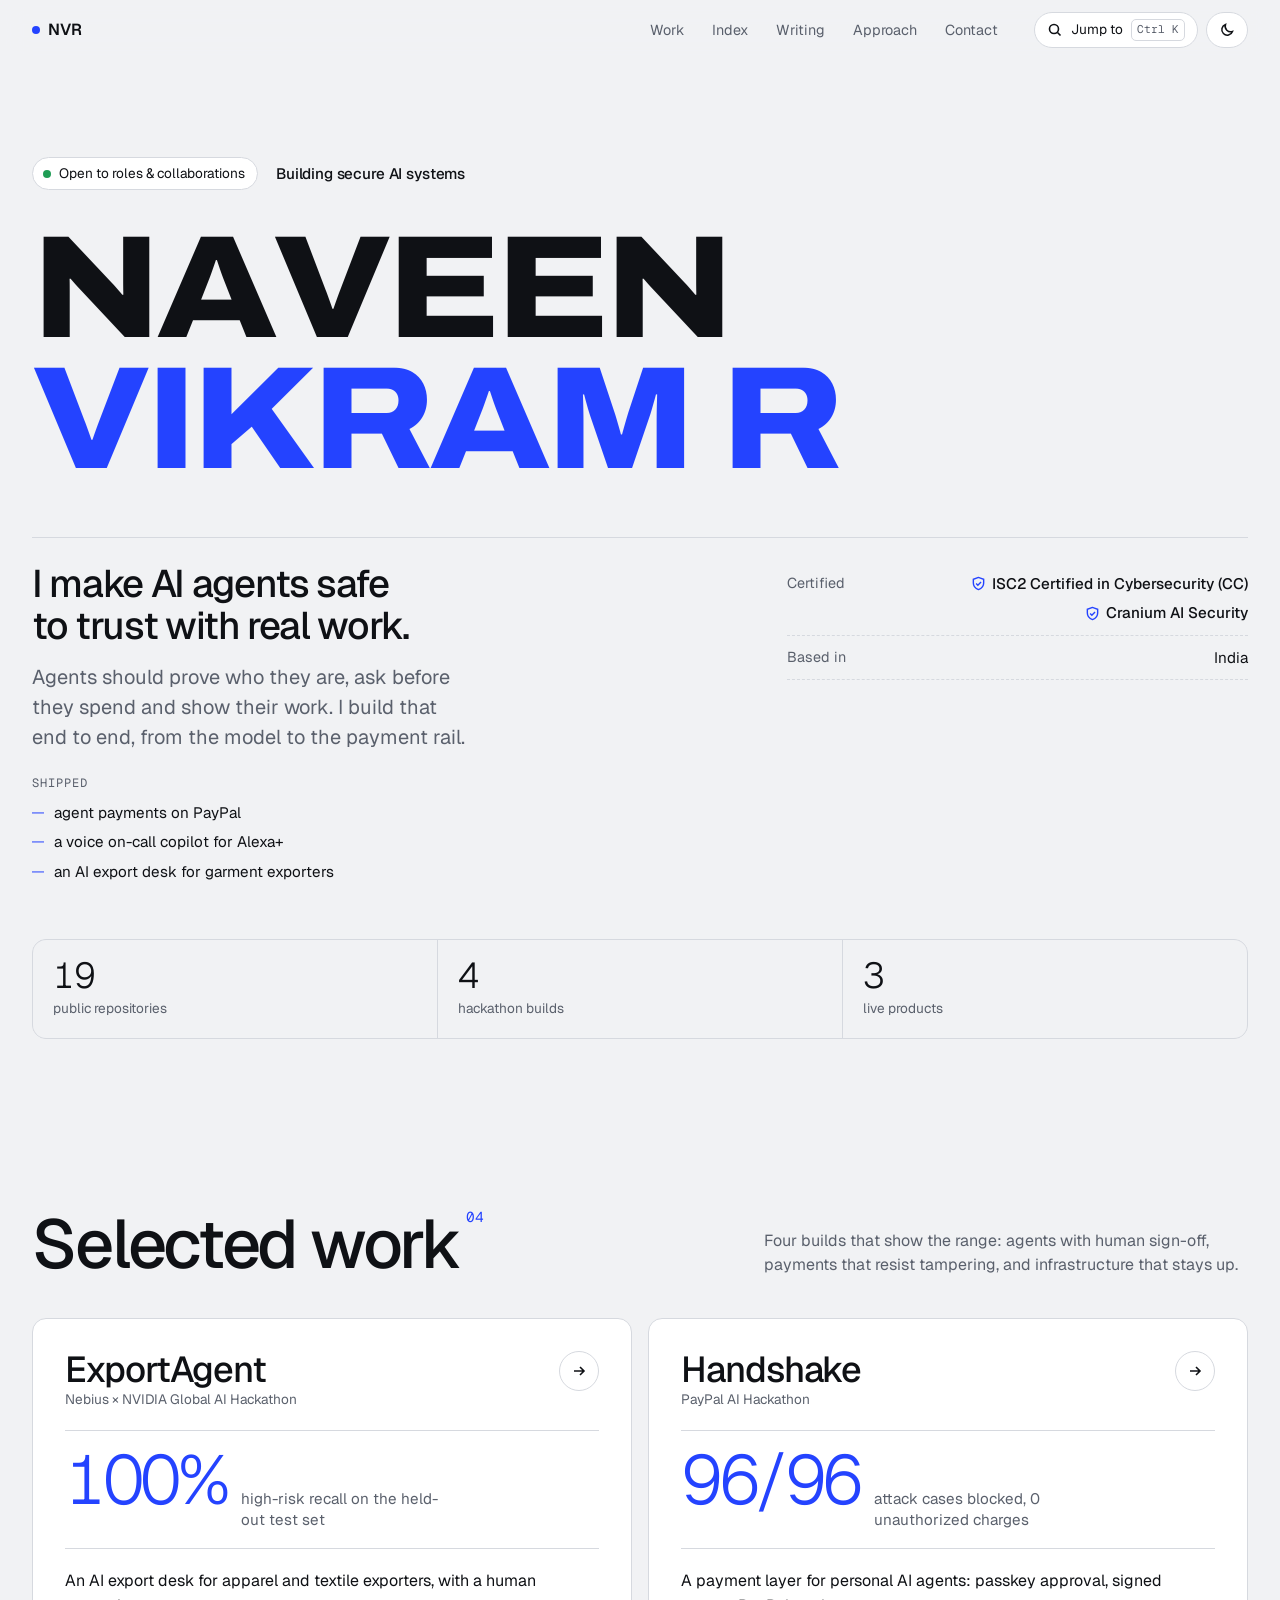
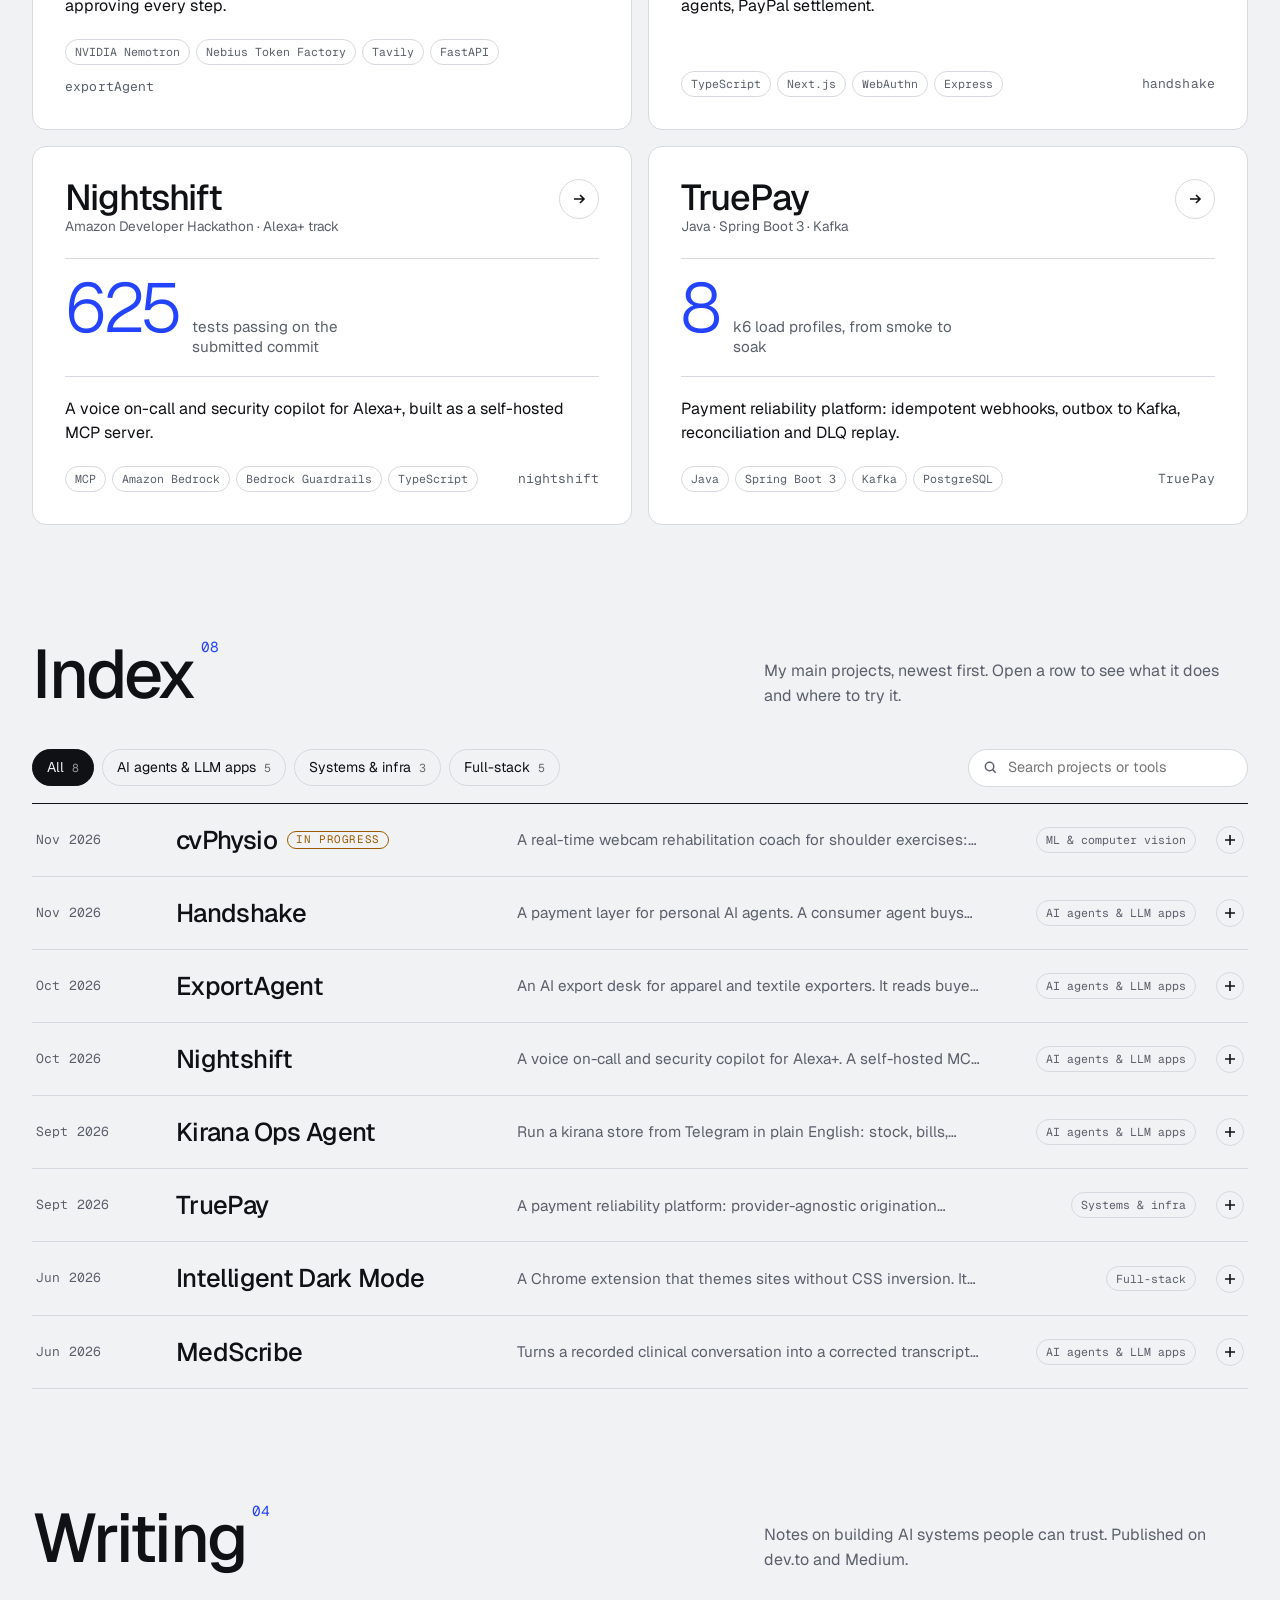
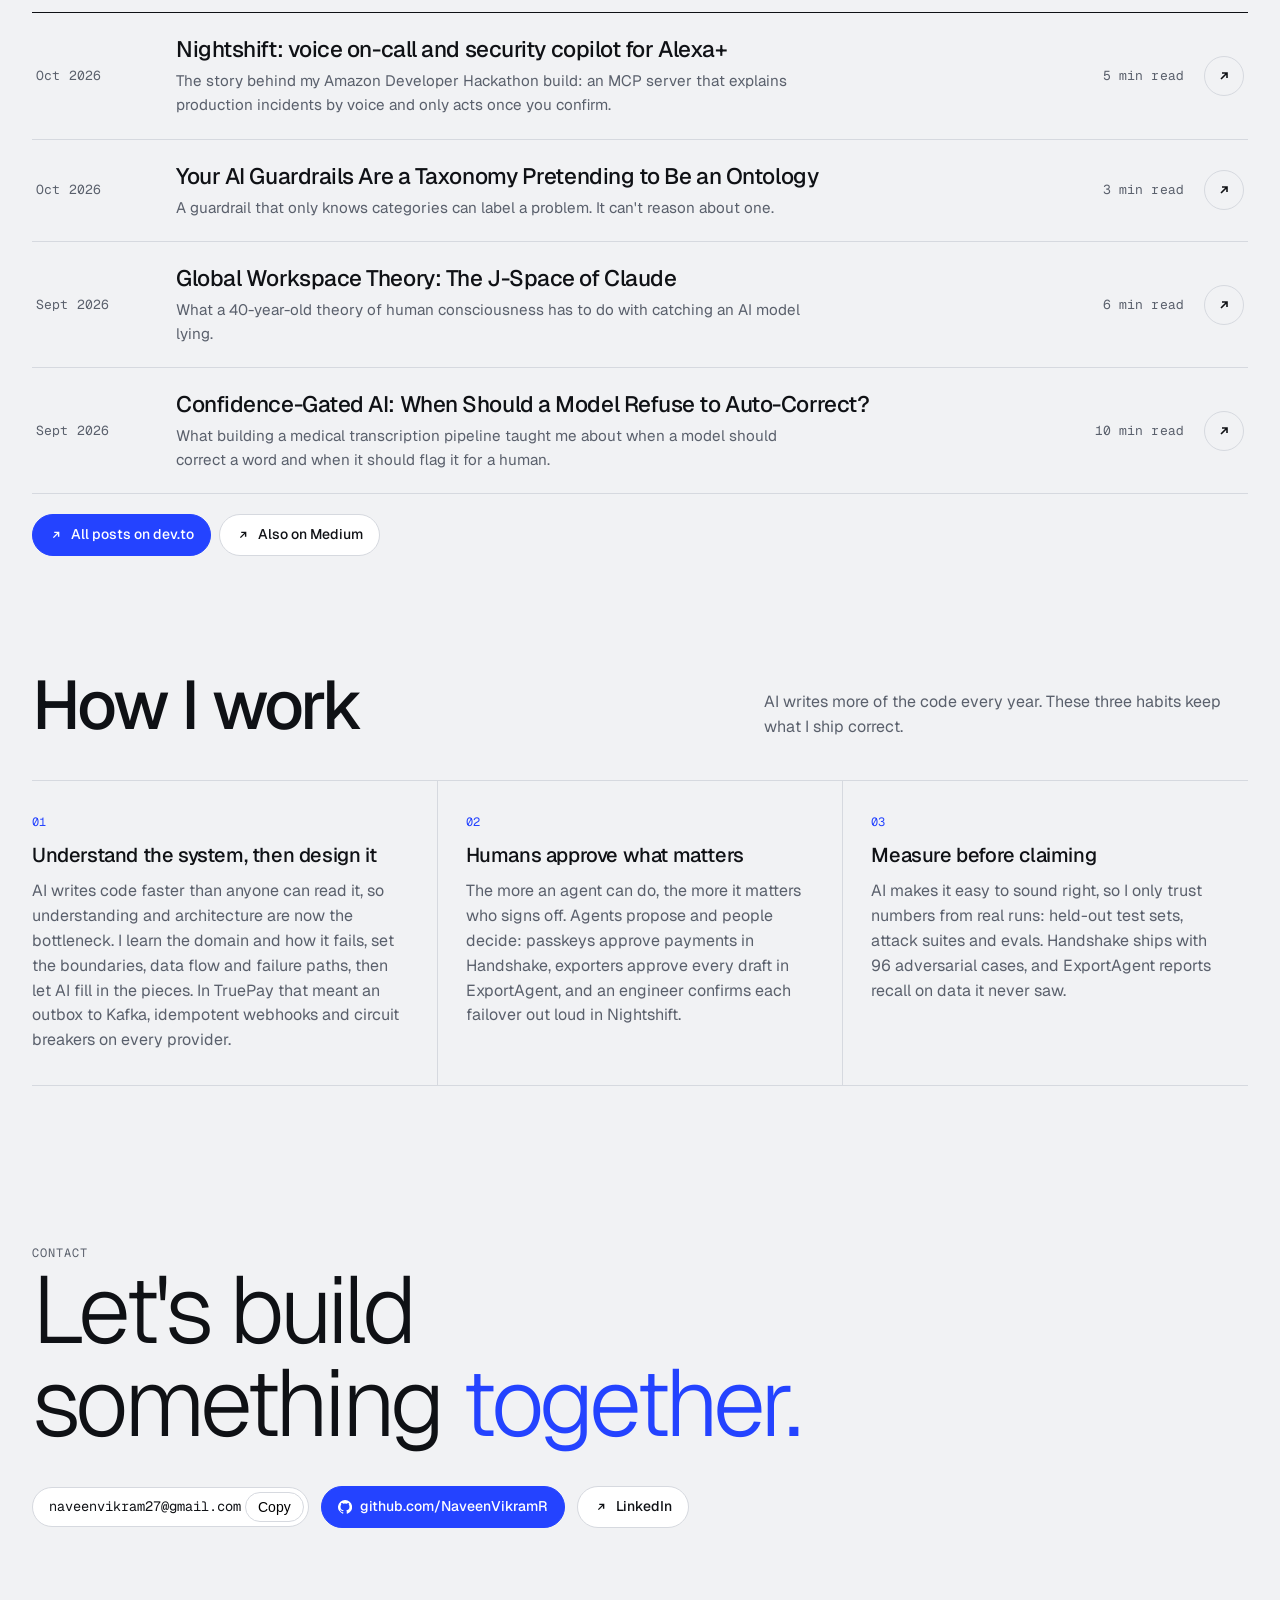
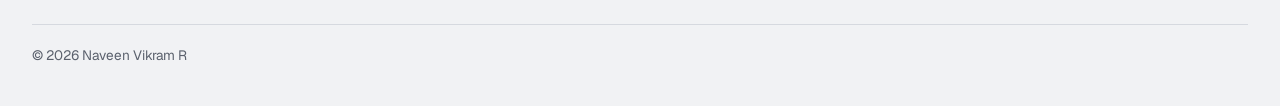
==== index.html @ dd7779a6 "Add personal portfolio site Static site (HTML/CSS/JS, no build step) with selected work, project ind" ====
<!doctype html>
<html lang="en">
<head>
<meta charset="utf-8">
<meta name="viewport" content="width=device-width, initial-scale=1, viewport-fit=cover">
<title>Naveen Vikram R</title>
<meta name="claude:viewport-fit-sides" content="cover">
<meta name="description" content="Naveen Vikram R builds secure AI systems, agents and payment infrastructure. ISC2 Certified in Cybersecurity (CC) and Cranium AI Security certified. Selected work, project index and contact.">
<meta name="theme-color" content="#f1f2f4" media="(prefers-color-scheme: light)">
<meta name="theme-color" content="#0d0f13" media="(prefers-color-scheme: dark)">
<meta property="og:type" content="website">
<meta property="og:title" content="Naveen Vikram R · AI Engineer">
<meta property="og:description" content="Building secure AI systems. ISC2 Certified in Cybersecurity (CC).">
<meta name="twitter:card" content="summary">
<link rel="icon" href="data:image/svg+xml,%3Csvg xmlns='http://www.w3.org/2000/svg' viewBox='0 0 32 32'%3E%3Crect width='32' height='32' rx='8' fill='%230f1115'/%3E%3Ccircle cx='23' cy='9' r='3.2' fill='%232443ff'/%3E%3Ctext x='6' y='24' font-family='Arial Black,Arial' font-weight='900' font-size='15' fill='%23fff'%3ENV%3C/text%3E%3C/svg%3E">
<link rel="preconnect" href="https://fonts.googleapis.com">
<link rel="preconnect" href="https://fonts.gstatic.com" crossorigin>
<link rel="stylesheet" href="https://fonts.googleapis.com/css2?family=Archivo:wdth,wght@100..112,800&family=Geist:wght@300..700&family=Geist+Mono:wght@400;500&display=swap">
<link rel="stylesheet" href="assets/styles.css">
</head>
<body>
<a class="skip" href="#main">Skip to content</a>

<header class="bar">
  <div class="wrap bar__inner">
    <a class="logo" href="#top" aria-label="Back to top"><span class="logo__dot"></span>NVR</a>
    <nav class="nav" aria-label="Sections">
      <a href="#work">Work</a>
      <a href="#index-section">Index</a>
      <a href="#writing">Writing</a>
      <a href="#approach">Approach</a>
      <a href="#contact">Contact</a>
    </nav>
    <div class="bar__actions">
      <button class="icon-btn" id="palette-open" type="button" aria-label="Open command menu">
        <svg viewBox="0 0 16 16" fill="none" stroke="currentColor" stroke-width="1.6" aria-hidden="true"><circle cx="7" cy="7" r="4.5"/><path d="m10.5 10.5 3 3"/></svg>
        <span class="hide-sm">Jump to</span><span class="kbd">Ctrl K</span>
      </button>
      <button class="icon-btn" id="theme-toggle" type="button" aria-label="Toggle theme"></button>
    </div>
  </div>
</header>

<main id="main">
  <section class="hero" id="top">
    <div class="wrap">
      <div class="hero__eyebrow">
        <span class="status"><span class="status__pulse" aria-hidden="true"></span><span id="status-text">Open to roles</span></span>
        <span class="tagline" id="tagline">Building secure AI systems</span>
      </div>
      <h1 class="hero__name" id="hero-name">Naveen Vikram R</h1>
      <div class="hero__grid">
        <p class="hero__lede" id="lede">I make AI agents safe to trust with real work.</p>
        <dl class="meta">
          <div><dt>Certified</dt><dd class="cert" id="meta-cert">ISC2 CC</dd></div>
          <div><dt>Based in</dt><dd id="meta-location">India</dd></div>
        </dl>
      </div>
      <div class="stats" id="stats"></div>
    </div>
  </section>

  <section class="section" id="work">
    <div class="wrap">
      <div class="section__head">
        <h2 class="section__title">Selected work<sup id="featured-count">04</sup></h2>
        <p class="section__note">Four builds that show the range: agents with human sign-off, payments that resist tampering, and infrastructure that stays up.</p>
      </div>
      <div class="featured" id="featured"></div>
    </div>
  </section>

  <section class="section" id="index-section">
    <div class="wrap">
      <div class="section__head">
        <h2 class="section__title">Index<sup id="index-count">08</sup></h2>
        <p class="section__note">My main projects, newest first. Open a row to see what it does and where to try it.</p>
      </div>
      <div class="toolbar">
        <div class="chips" id="chips" role="group" aria-label="Filter by area"></div>
        <label class="search" for="search">
          <svg viewBox="0 0 16 16" fill="none" stroke="currentColor" stroke-width="1.6" aria-hidden="true"><circle cx="7" cy="7" r="4.5"/><path d="m10.5 10.5 3 3"/></svg>
          <input id="search" type="search" placeholder="Search projects or tools" autocomplete="off">
        </label>
      </div>
      <ul class="index" id="index"></ul>
    </div>
  </section>

  <section class="section" id="writing">
    <div class="wrap">
      <div class="section__head">
        <h2 class="section__title">Writing<sup id="writing-count">04</sup></h2>
        <p class="section__note" id="writing-note">Notes on building AI systems people can trust. Published on dev.to and Medium.</p>
      </div>
      <ul class="posts" id="posts"></ul>
      <div class="links posts__more" id="posts-more"></div>
    </div>
  </section>

  <section class="section" id="approach">
    <div class="wrap">
      <div class="section__head">
        <h2 class="section__title">How I work</h2>
        <p class="section__note">AI writes more of the code every year. These three habits keep what I ship correct.</p>
      </div>
      <div class="principles" id="principles"></div>
    </div>
  </section>


  <section class="contact" id="contact">
    <div class="wrap">
      <span class="label">Contact</span>
      <h2 class="contact__big" id="contact-big">Let's build something together.</h2>
      <div class="contact__row" id="contact-links"></div>
      <footer class="foot">
        <span>© <span id="year">2026</span> <span id="foot-name">Naveen Vikram R</span></span>
      </footer>
    </div>
  </section>
</main>

<div class="palette" id="palette" hidden>
  <div class="palette__box" role="dialog" aria-modal="true" aria-label="Command menu">
    <div class="palette__input">
      <svg viewBox="0 0 16 16" fill="none" stroke="currentColor" stroke-width="1.6" aria-hidden="true"><circle cx="7" cy="7" r="4.5"/><path d="m10.5 10.5 3 3"/></svg>
      <input id="palette-input" type="text" placeholder="Jump to a project, section or action" autocomplete="off" role="combobox" aria-expanded="true" aria-controls="palette-list">
      <span class="kbd">Esc</span>
    </div>
    <ul class="palette__list" id="palette-list" role="listbox"></ul>
  </div>
</div>
<div class="toast" id="toast" role="status" aria-live="polite"></div>

<script src="assets/data.js"></script>
<script src="assets/app.js"></script>
</body>
</html>
---- assets/styles.css ----
/* Layout: one wide column; a full-bleed expanded-type hero, then an editorial index of work
   whose rows open in place. Cool paper neutrals, a single cobalt accent. */
:root {
  --bg: #f1f2f4;
  --surface: #ffffff;
  --ink: #0f1115;
  --muted: #5a606c;
  --line: #d6d9df;
  --accent: #2443ff;
  --accent-ink: #ffffff;
  --accent-soft: #e3e7ff;
  --warn: #9a5b00;

  --font-display: "Archivo", "Arial Black", "Helvetica Neue", Arial, sans-serif;
  --font-body: "Geist", "Inter", ui-sans-serif, system-ui, -apple-system, "Segoe UI", sans-serif;
  --font-mono: "Geist Mono", ui-monospace, "SFMono-Regular", Menlo, Consolas, monospace;

  --step--1: 0.8125rem;
  --step-0: 1rem;
  --step-1: 1.25rem;
  --step-2: clamp(1.5rem, 1.1rem + 1.6vw, 2.25rem);
  --step-3: clamp(2.25rem, 1.4rem + 3.6vw, 4.5rem);
  --step-hero: clamp(2.4rem, 11.4vw, 12.5rem);

  --wrap: 1280px;
  --radius: 14px;
  --ease: cubic-bezier(0.2, 0.7, 0.1, 1);
}
@media (prefers-color-scheme: dark) {
  :root:not([data-theme="light"]) {
    --bg: #0d0f13;
    --surface: #15181e;
    --ink: #eceef2;
    --muted: #949aa7;
    --line: #262a33;
    --accent: #7086ff;
    --accent-ink: #0d0f13;
    --accent-soft: #1b2142;
    --warn: #e2a64a;
    color-scheme: dark;
  }
}
:root[data-theme="dark"] {
  --bg: #0d0f13;
  --surface: #15181e;
  --ink: #eceef2;
  --muted: #949aa7;
  --line: #262a33;
  --accent: #7086ff;
  --accent-ink: #0d0f13;
  --accent-soft: #1b2142;
  --warn: #e2a64a;
  color-scheme: dark;
}

*, *::before, *::after { box-sizing: border-box; }
html { scroll-behavior: smooth; -webkit-text-size-adjust: 100%; }
body {
  margin: 0;
  background: var(--bg);
  color: var(--ink);
  font-family: var(--font-body);
  font-size: var(--step-0);
  line-height: 1.55;
  -webkit-font-smoothing: antialiased;
  overflow-x: hidden;
  transition: background-color 0.3s var(--ease), color 0.3s var(--ease);
}
body::before {
  content: "";
  position: fixed;
  inset: 0 0 auto;
  height: env(safe-area-inset-top, 0px);
  z-index: 60;
  background: var(--bg);
}
a { color: inherit; }
img { max-width: 100%; }
::selection { background: var(--accent); color: var(--accent-ink); }
:focus-visible { outline: 2px solid var(--accent); outline-offset: 3px; border-radius: 4px; }
[hidden] { display: none !important; }

.wrap {
  max-width: var(--wrap);
  margin-inline: auto;
  padding-left: max(16px, env(safe-area-inset-left, 0px));
  padding-right: max(16px, env(safe-area-inset-right, 0px));
}
@media (min-width: 720px) {
  .wrap {
    padding-left: max(32px, env(safe-area-inset-left, 0px));
    padding-right: max(32px, env(safe-area-inset-right, 0px));
  }
}

.mono { font-family: var(--font-mono); font-size: var(--step--1); letter-spacing: 0.01em; }
.label {
  font-family: var(--font-mono);
  font-size: 0.75rem;
  text-transform: uppercase;
  letter-spacing: 0.08em;
  color: var(--muted);
}
.skip {
  position: absolute; left: 16px; top: -48px; z-index: 100;
  background: var(--ink); color: var(--bg); padding: 8px 14px; border-radius: 8px;
}
.skip:focus { top: 12px; }

/* ── Top bar ──────────────────────────────────────────────── */
.bar {
  position: sticky;
  top: env(safe-area-inset-top, 0px);
  z-index: 50;
  background: color-mix(in srgb, var(--bg) 82%, transparent);
  backdrop-filter: saturate(1.4) blur(14px);
  -webkit-backdrop-filter: saturate(1.4) blur(14px);
  border-bottom: 1px solid transparent;
  transition: border-color 0.3s var(--ease);
}
.bar.is-scrolled { border-bottom-color: var(--line); }
.bar__inner { display: flex; align-items: center; gap: 16px; height: 60px; }
.logo {
  font-family: var(--font-body);
  font-weight: 600;
  font-size: 1rem;
  letter-spacing: -0.01em;
  text-decoration: none;
  display: inline-flex; align-items: center; gap: 8px;
}
.logo__dot { width: 8px; height: 8px; border-radius: 50%; background: var(--accent); }
.nav { display: none; gap: 4px; margin-left: auto; }
.nav a {
  text-decoration: none; font-size: 0.9rem; color: var(--muted);
  padding: 6px 12px; border-radius: 999px;
  transition: color 0.2s, background-color 0.2s;
}
.nav a:hover, .nav a.is-active { color: var(--ink); background: var(--surface); }
.bar__actions { display: flex; gap: 8px; margin-left: auto; }
@media (min-width: 860px) {
  .nav { display: flex; }
  .bar__actions { margin-left: 8px; }
}
.icon-btn {
  display: inline-flex; align-items: center; gap: 8px;
  height: 36px; padding: 0 12px;
  border: 1px solid var(--line); border-radius: 999px;
  background: var(--surface); color: var(--ink);
  font: inherit; font-size: 0.85rem; cursor: pointer;
  transition: border-color 0.2s, transform 0.2s var(--ease);
}
.icon-btn:hover { border-color: var(--ink); }
.icon-btn:active { transform: scale(0.96); }
.icon-btn svg { width: 16px; height: 16px; }
.kbd {
  font-family: var(--font-mono); font-size: 0.7rem; color: var(--muted);
  border: 1px solid var(--line); border-radius: 5px; padding: 1px 5px;
}
@media (max-width: 520px) { .icon-btn .kbd, .icon-btn .hide-sm { display: none; } }

/* ── Hero ─────────────────────────────────────────────────── */
.hero { padding-block: clamp(40px, 8vw, 96px) clamp(32px, 5vw, 56px); }
.hero__eyebrow { display: flex; flex-wrap: wrap; align-items: center; gap: 10px 18px; margin-bottom: clamp(20px, 3vw, 36px); }
.status {
  display: inline-flex; align-items: center; gap: 8px;
  font-size: 0.85rem; padding: 5px 12px 5px 10px;
  border-radius: 999px; background: var(--surface); border: 1px solid var(--line);
}
.status__pulse {
  width: 8px; height: 8px; border-radius: 50%; background: #1f9d55; position: relative;
}
.status__pulse::after {
  content: ""; position: absolute; inset: -4px; border-radius: 50%;
  border: 2px solid #1f9d55; opacity: 0; animation: pulse 2.4s var(--ease) infinite;
}
@keyframes pulse { 0% { transform: scale(0.5); opacity: 0.7; } 100% { transform: scale(1.4); opacity: 0; } }

.hero__name {
  margin: 0;
  font-family: var(--font-display);
  font-weight: 800;
  font-stretch: 112%;
  font-variation-settings: "wdth" 112;
  font-size: var(--step-hero);
  line-height: 0.86;
  letter-spacing: -0.035em;
  text-transform: uppercase;
}
.hero__line { display: block; overflow: hidden; padding-bottom: 0.04em; white-space: nowrap; }
.hero__line + .hero__line { color: var(--accent); }
.hero__char { display: inline-block; animation: rise 0.9s var(--ease) both; animation-delay: calc(var(--i) * 28ms); }
@keyframes rise { from { transform: translateY(105%); } to { transform: none; } }

.hero__grid {
  display: grid; gap: 28px;
  margin-top: clamp(28px, 4vw, 48px);
  padding-top: 24px; border-top: 1px solid var(--line);
}
@media (min-width: 860px) { .hero__grid { grid-template-columns: 1.5fr 1fr; gap: 64px; } }
.hero__lede { margin: 0; display: grid; gap: 16px; max-width: 36rem; min-width: 0; }
.lede__thesis {
  font-size: clamp(1.6rem, 1.2rem + 1.6vw, 2.4rem); font-weight: 500;
  line-height: 1.1; letter-spacing: -0.035em; text-wrap: balance;
}
.lede__body { font-size: var(--step-1); line-height: 1.5; color: var(--muted); max-width: 34ch; text-wrap: pretty; }
.lede__proof { display: grid; gap: 6px; padding-top: 6px; font-size: 0.95rem; }
.lede__proof .label { margin-bottom: 2px; }
.lede__proof span:not(.label) { display: flex; gap: 10px; align-items: baseline; }
.lede__proof span:not(.label)::before { content: ""; flex: none; width: 12px; height: 1px; background: var(--accent); transform: translateY(-0.3em); }
.tagline { font-size: 0.95rem; font-weight: 500; letter-spacing: -0.01em; }
.cert { display: grid; gap: 6px; justify-items: end; font-weight: 500; }
.cert__item { display: inline-flex; align-items: center; gap: 6px; }
.cert svg { width: 15px; height: 15px; flex: none; color: var(--accent); }
.meta { display: grid; gap: 0; margin: 0; min-width: 0; align-content: start; }
.meta > div { display: flex; justify-content: space-between; gap: 16px; padding: 10px 0; border-bottom: 1px dashed var(--line); }
.meta dt { color: var(--muted); font-size: 0.9rem; }
.meta dd { margin: 0; text-align: right; font-size: 0.95rem; font-variant-numeric: tabular-nums; }
.meta dd a { text-decoration: none; border-bottom: 1px solid var(--line); }
.meta dd a:hover { border-color: var(--accent); color: var(--accent); }

.stats {
  display: grid; grid-template-columns: repeat(3, 1fr); gap: 1px;
  margin-top: clamp(32px, 5vw, 56px);
  background: var(--line); border: 1px solid var(--line); border-radius: var(--radius); overflow: hidden;
}
.stat { background: var(--bg); padding: 18px clamp(12px, 2vw, 20px); min-width: 0; display: grid; gap: 4px; }
.stat__value {
  font-family: var(--font-body); font-weight: 300;
  font-size: var(--step-2); line-height: 1; letter-spacing: -0.03em; font-variant-numeric: tabular-nums;
}
.stat__label { color: var(--muted); font-size: 0.85rem; }

/* ── Sections ─────────────────────────────────────────────── */
.section { padding-block: clamp(64px, 9vw, 120px) 0; scroll-margin-top: 64px; }
.section__head {
  display: flex; flex-wrap: wrap; align-items: end; justify-content: space-between;
  gap: 16px; margin-bottom: clamp(24px, 4vw, 40px);
}
.section__title {
  margin: 0;
  font-family: var(--font-body); font-weight: 500;
  font-size: var(--step-3); line-height: 1; letter-spacing: -0.04em;
  text-wrap: balance;
}
.section__title sup {
  font-family: var(--font-mono); font-weight: 400;
  font-size: 0.9rem; letter-spacing: 0; color: var(--accent); vertical-align: top; margin-left: 6px;
}
.section__note { margin: 0; color: var(--muted); max-width: 44ch; }

/* ── Featured ─────────────────────────────────────────────── */
.featured { display: grid; gap: 16px; }
@media (min-width: 860px) { .featured { grid-template-columns: 1fr 1fr; } }
.feature {
  position: relative; display: flex; flex-direction: column; gap: 20px;
  padding: clamp(22px, 3vw, 32px);
  background: var(--surface); border: 1px solid var(--line); border-radius: var(--radius);
  text-decoration: none; overflow: hidden; min-width: 0;
  transition: border-color 0.3s var(--ease), transform 0.4s var(--ease);
}
.feature::before {
  content: ""; position: absolute; inset: 0; pointer-events: none;
  background: radial-gradient(420px circle at var(--mx, 50%) var(--my, 50%), var(--accent-soft), transparent 60%);
  opacity: 0; transition: opacity 0.35s var(--ease);
}
.feature:hover { border-color: var(--ink); transform: translateY(-3px); }
.feature:hover::before { opacity: 1; }
.feature > * { position: relative; }
.feature__top { display: flex; justify-content: space-between; align-items: start; gap: 12px; }
.feature__event { color: var(--muted); font-size: 0.85rem; }
.feature__name {
  margin: 0;
  font-family: var(--font-body); font-weight: 500;
  font-size: var(--step-2); line-height: 1.05; letter-spacing: -0.03em;
}
.feature__metric {
  display: flex; flex-wrap: wrap; align-items: baseline; gap: 6px 14px;
  padding-block: 18px; border-block: 1px solid var(--line);
}
.feature__value {
  font-family: var(--font-body); font-weight: 300;
  font-size: clamp(2.6rem, 1.6rem + 3.4vw, 4.4rem); line-height: 0.9;
  letter-spacing: -0.05em; color: var(--accent); font-variant-numeric: tabular-nums;
}
.feature__metric-label { color: var(--muted); max-width: 22ch; font-size: 0.95rem; line-height: 1.35; }
.feature__summary { margin: 0; color: var(--ink); text-wrap: pretty; }
.feature__foot { margin-top: auto; display: flex; flex-wrap: wrap; justify-content: space-between; align-items: center; gap: 12px; }
.arrow {
  width: 40px; height: 40px; flex: none; border-radius: 50%;
  display: grid; place-items: center; border: 1px solid var(--line);
  transition: background-color 0.3s var(--ease), color 0.3s, border-color 0.3s, transform 0.4s var(--ease);
}
.arrow svg { width: 16px; height: 16px; }
.feature:hover .arrow { background: var(--accent); color: var(--accent-ink); border-color: var(--accent); transform: rotate(-45deg); }

.tags { display: flex; flex-wrap: wrap; gap: 6px; padding: 0; margin: 0; list-style: none; }
.tag {
  font-family: var(--font-mono); font-size: 0.72rem;
  padding: 3px 9px; border-radius: 999px; border: 1px solid var(--line); color: var(--muted);
  white-space: nowrap;
}

/* ── Index ────────────────────────────────────────────────── */
.toolbar { display: flex; flex-wrap: wrap; gap: 12px; align-items: center; justify-content: space-between; margin-bottom: 16px; }
.chips { display: flex; flex-wrap: wrap; gap: 8px; }
.chip {
  font: inherit; font-size: 0.875rem; cursor: pointer;
  display: inline-flex; align-items: center; gap: 8px;
  padding: 7px 14px; border-radius: 999px;
  border: 1px solid var(--line); background: transparent; color: var(--ink);
  transition: background-color 0.2s, color 0.2s, border-color 0.2s;
}
.chip:hover { border-color: var(--ink); }
.chip[aria-pressed="true"] { background: var(--ink); color: var(--bg); border-color: var(--ink); }
.chip__count { font-family: var(--font-mono); font-size: 0.72rem; opacity: 0.6; }
.search {
  display: flex; align-items: center; gap: 8px;
  border: 1px solid var(--line); border-radius: 999px; padding: 0 14px; height: 38px;
  background: var(--surface); min-width: 0; flex: 1 1 200px; max-width: 280px;
}
.search:focus-within { border-color: var(--accent); }
.search svg { width: 15px; height: 15px; color: var(--muted); flex: none; }
.search input { border: 0; outline: 0; background: transparent; color: var(--ink); font: inherit; font-size: 0.9rem; width: 100%; min-width: 0; }

.index { list-style: none; margin: 0; padding: 0; border-top: 1px solid var(--ink); }
.row { border-bottom: 1px solid var(--line); }
.row.is-hidden { display: none; }
.row__btn {
  all: unset; box-sizing: border-box; cursor: pointer; width: 100%;
  display: grid; align-items: center; gap: 4px 20px;
  grid-template-columns: 1fr auto;
  padding: 18px 4px;
  transition: padding 0.35s var(--ease), color 0.2s;
}
.row__btn:focus-visible { outline: 2px solid var(--accent); outline-offset: -2px; border-radius: 6px; }
@media (min-width: 860px) {
  .row__btn { grid-template-columns: 7.5rem minmax(0, 1.1fr) minmax(0, 1.6fr) 12rem 28px; padding: 22px 4px; }
}
.row__date { color: var(--muted); font-variant-numeric: tabular-nums; display: none; }
@media (min-width: 860px) { .row__date { display: block; } }
.row__name {
  font-family: var(--font-body); font-weight: 500;
  font-size: clamp(1.2rem, 1rem + 0.8vw, 1.6rem); line-height: 1.1; letter-spacing: -0.025em;
  display: flex; flex-wrap: wrap; align-items: center; gap: 4px 10px; min-width: 0;
}
.row__wip {
  font-family: var(--font-mono); font-weight: 400;
  font-size: 0.68rem; letter-spacing: 0.06em; text-transform: uppercase;
  color: var(--warn); border: 1px solid currentColor; border-radius: 999px; padding: 2px 8px;
}
.row__summary { color: var(--muted); font-size: 0.95rem; grid-column: 1 / -1; min-width: 0;
  overflow: hidden; display: -webkit-box; -webkit-line-clamp: 2; -webkit-box-orient: vertical; }
@media (min-width: 860px) { .row__summary { grid-column: auto; -webkit-line-clamp: 1; } }
.row__cats { display: none; justify-content: flex-end; }
@media (min-width: 860px) { .row__cats { display: flex; } }
.row__plus {
  grid-row: 1; grid-column: 2; width: 28px; height: 28px; border-radius: 50%;
  display: grid; place-items: center; border: 1px solid var(--line);
  transition: transform 0.4s var(--ease), background-color 0.3s, color 0.3s, border-color 0.3s;
}
@media (min-width: 860px) { .row__plus { grid-column: 5; } }
.row__plus svg { width: 12px; height: 12px; }
.row__btn:hover .row__name { color: var(--accent); }
.row__btn:hover .row__plus { border-color: var(--ink); }
.row.is-open .row__plus { transform: rotate(45deg); background: var(--accent); color: var(--accent-ink); border-color: var(--accent); }
.row.is-open .row__summary { -webkit-line-clamp: unset; display: none; }

.row__panel { display: grid; grid-template-rows: 0fr; transition: grid-template-rows 0.5s var(--ease); }
.row.is-open .row__panel { grid-template-rows: 1fr; }
.row__panel > div { overflow: hidden; min-height: 0; }
.detail { display: grid; gap: 24px; padding: 4px 4px 32px; align-items: start; }
.detail__text { display: grid; gap: 14px; align-content: start; min-width: 0; }
@media (min-width: 860px) {
  .detail { grid-template-columns: 7.5rem minmax(0, 1fr); gap: 20px; }
  .detail__text { grid-column: 2; max-width: 62ch; }
  .detail.has-image { grid-template-columns: 7.5rem minmax(0, 0.9fr) minmax(0, 1.1fr); gap: 20px 36px; }
}
.detail__summary { margin: 0; max-width: 62ch; text-wrap: pretty; }
.detail__stack { margin: 0; color: var(--muted); font-size: 0.875rem; }
.shot {
  margin: 0; border-radius: 12px; overflow: hidden; border: 1px solid var(--line);
  background: var(--surface); box-shadow: 0 18px 50px -24px rgba(15, 17, 21, 0.35);
  opacity: 0; transform: translateY(10px);
}
.shot img { display: block; width: 100%; height: auto; }
.row.is-open .shot { animation: step 0.6s var(--ease) 0.15s both; }
@keyframes step { to { opacity: 1; transform: none; } }
.links { display: flex; flex-wrap: wrap; gap: 8px; }
.btn {
  display: inline-flex; align-items: center; gap: 8px;
  padding: 9px 16px; border-radius: 999px; text-decoration: none; font-size: 0.875rem; font-weight: 500;
  border: 1px solid var(--line); background: var(--surface);
  transition: border-color 0.2s, background-color 0.2s, color 0.2s;
}
.btn:hover { border-color: var(--ink); }
.btn--primary { background: var(--accent); color: var(--accent-ink); border-color: var(--accent); }
.btn--primary:hover { background: var(--ink); border-color: var(--ink); color: var(--bg); }
.btn svg { width: 14px; height: 14px; }
.empty { padding: 32px 4px; color: var(--muted); }

/* ── Writing ──────────────────────────────────────────────── */
.posts { list-style: none; margin: 0; padding: 0; border-top: 1px solid var(--ink); }
.post { border-bottom: 1px solid var(--line); }
.post a {
  display: grid; gap: 6px 20px; grid-template-columns: 1fr auto; align-items: start;
  padding: 22px 4px; text-decoration: none;
}
@media (min-width: 860px) { .post a { grid-template-columns: 7.5rem minmax(0, 1fr) 9rem 40px; align-items: center; } }
.post__date { color: var(--muted); font-variant-numeric: tabular-nums; grid-column: 1 / -1; }
@media (min-width: 860px) { .post__date { grid-column: auto; } }
.post__body { display: grid; gap: 6px; min-width: 0; }
.post__title {
  font-size: clamp(1.1rem, 0.95rem + 0.6vw, 1.4rem); font-weight: 500; letter-spacing: -0.02em; line-height: 1.25;
  text-wrap: balance; transition: color 0.2s;
}
.post__blurb { color: var(--muted); font-size: 0.95rem; max-width: 64ch; }
.post__meta { color: var(--muted); display: none; justify-content: flex-end; }
@media (min-width: 860px) { .post__meta { display: flex; } }
.post .arrow { grid-row: 2; grid-column: 2; }
@media (min-width: 860px) { .post .arrow { grid-row: auto; grid-column: auto; } }
.post a:hover .post__title { color: var(--accent); }
.post a:hover .arrow { background: var(--accent); color: var(--accent-ink); border-color: var(--accent); transform: rotate(-45deg); }
.post__new { font-family: var(--font-mono); font-size: 0.68rem; letter-spacing: 0.06em; text-transform: uppercase; color: var(--accent); margin-left: 8px; vertical-align: middle; }
.posts__more { margin-top: 20px; }

/* ── Principles ───────────────────────────────────────────── */
.principles { display: grid; gap: 1px; background: var(--line); border-block: 1px solid var(--line); }
.principle { background: var(--bg); padding: 28px 4px; display: grid; gap: 12px; align-content: start; }
.principle__num { font-family: var(--font-mono); font-size: 0.75rem; color: var(--accent); }
@media (min-width: 960px) {
  .principles { grid-template-columns: repeat(3, 1fr); }
  .principle { padding: 32px 28px; }
  .principle:first-child { padding-left: 0; }
}
.principle h3 {
  margin: 0; font-family: var(--font-body); font-weight: 500;
  font-size: var(--step-1); letter-spacing: -0.02em; line-height: 1.2;
}
.principle p { margin: 0; color: var(--muted); max-width: 40ch; }

/* ── Stack ────────────────────────────────────────────────── */
.stack { display: grid; gap: 0; }
.stack__row {
  display: grid; gap: 12px; padding: 18px 0; border-bottom: 1px solid var(--line);
}
@media (min-width: 720px) { .stack__row { grid-template-columns: 14rem 1fr; align-items: baseline; } }
.stack__group { font-weight: 600; }
.stack__items { display: flex; flex-wrap: wrap; gap: 8px; }
.stack__items span {
  font-size: 0.92rem; padding: 6px 12px; border-radius: 8px;
  background: var(--surface); border: 1px solid var(--line);
  transition: border-color 0.2s, color 0.2s;
}
.stack__items span:hover { border-color: var(--accent); color: var(--accent); }

/* ── Contact ──────────────────────────────────────────────── */
.contact { padding-block: clamp(80px, 12vw, 160px) 40px; }
.contact__big {
  margin: 0; font-family: var(--font-body); font-weight: 300;
  font-size: clamp(2.4rem, 0.8rem + 6.4vw, 6.5rem); line-height: 0.98; letter-spacing: -0.05em;
  text-wrap: balance;
}
.contact__big a { text-decoration: none; color: var(--accent); background: linear-gradient(currentColor, currentColor) 0 100% / 0 0.06em no-repeat; transition: background-size 0.5s var(--ease); }
.contact__big a:hover { background-size: 100% 0.06em; }
.contact__row { display: flex; flex-wrap: wrap; gap: 12px; margin-top: 36px; align-items: center; }
.copy-field {
  display: inline-flex; align-items: center; gap: 4px; padding: 4px 4px 4px 16px;
  border: 1px solid var(--line); border-radius: 999px; background: var(--surface); max-width: 100%;
}
.copy-field span { font-family: var(--font-mono); font-size: 0.85rem; user-select: all; overflow-wrap: anywhere; }
.copy-field .btn { padding: 6px 12px; }
.foot {
  display: flex; flex-wrap: wrap; justify-content: space-between; gap: 12px;
  margin-top: clamp(56px, 8vw, 96px); padding-top: 20px; border-top: 1px solid var(--line);
  color: var(--muted); font-size: 0.85rem;
}

/* ── Command palette ──────────────────────────────────────── */
.palette {
  position: fixed; inset: 0; z-index: 90;
  display: grid; justify-items: center; align-content: start;
  padding: calc(12vh + env(safe-area-inset-top, 0px)) max(16px, env(safe-area-inset-right, 0px)) 16px max(16px, env(safe-area-inset-left, 0px));
  background: color-mix(in srgb, var(--ink) 30%, transparent);
  backdrop-filter: blur(4px); -webkit-backdrop-filter: blur(4px);
  animation: fade 0.2s var(--ease);
}
@keyframes fade { from { opacity: 0; } }
.palette__box {
  width: min(560px, 100%); background: var(--surface); border: 1px solid var(--line);
  border-radius: 16px; overflow: hidden; box-shadow: 0 30px 80px -20px rgba(0, 0, 0, 0.35);
  animation: pop 0.25s var(--ease);
}
@keyframes pop { from { transform: translateY(-8px) scale(0.98); opacity: 0; } }
.palette__input { display: flex; align-items: center; gap: 10px; padding: 0 16px; border-bottom: 1px solid var(--line); }
.palette__input svg { width: 16px; height: 16px; color: var(--muted); flex: none; }
.palette__input input { flex: 1; min-width: 0; height: 52px; border: 0; outline: 0; background: transparent; color: var(--ink); font: inherit; font-size: 1rem; }
.palette__list { list-style: none; margin: 0; padding: 6px; max-height: min(52vh, 420px); overflow-y: auto; }
.palette__group { padding: 10px 10px 4px; }
.palette__item {
  display: flex; justify-content: space-between; align-items: center; gap: 12px;
  padding: 10px 12px; border-radius: 10px; cursor: pointer; font-size: 0.95rem;
}
.palette__item small { color: var(--muted); font-family: var(--font-mono); font-size: 0.72rem; white-space: nowrap; }
.palette__item.is-active { background: var(--accent); color: var(--accent-ink); }
.palette__item.is-active small { color: inherit; opacity: 0.8; }
.palette__empty { padding: 20px 12px; color: var(--muted); }

.toast {
  position: fixed; left: 50%; bottom: calc(24px + env(safe-area-inset-bottom, 0px)); z-index: 95;
  transform: translate(-50%, 20px); opacity: 0; pointer-events: none;
  background: var(--ink); color: var(--bg); padding: 10px 16px; border-radius: 999px; font-size: 0.9rem;
  transition: opacity 0.3s var(--ease), transform 0.3s var(--ease);
}
.toast.is-on { opacity: 1; transform: translate(-50%, 0); }

@media (prefers-reduced-motion: reduce) {
  *, *::before, *::after { animation-duration: 0.01ms !important; animation-iteration-count: 1 !important; transition-duration: 0.01ms !important; scroll-behavior: auto !important; }
  .shot { opacity: 1; transform: none; }
}
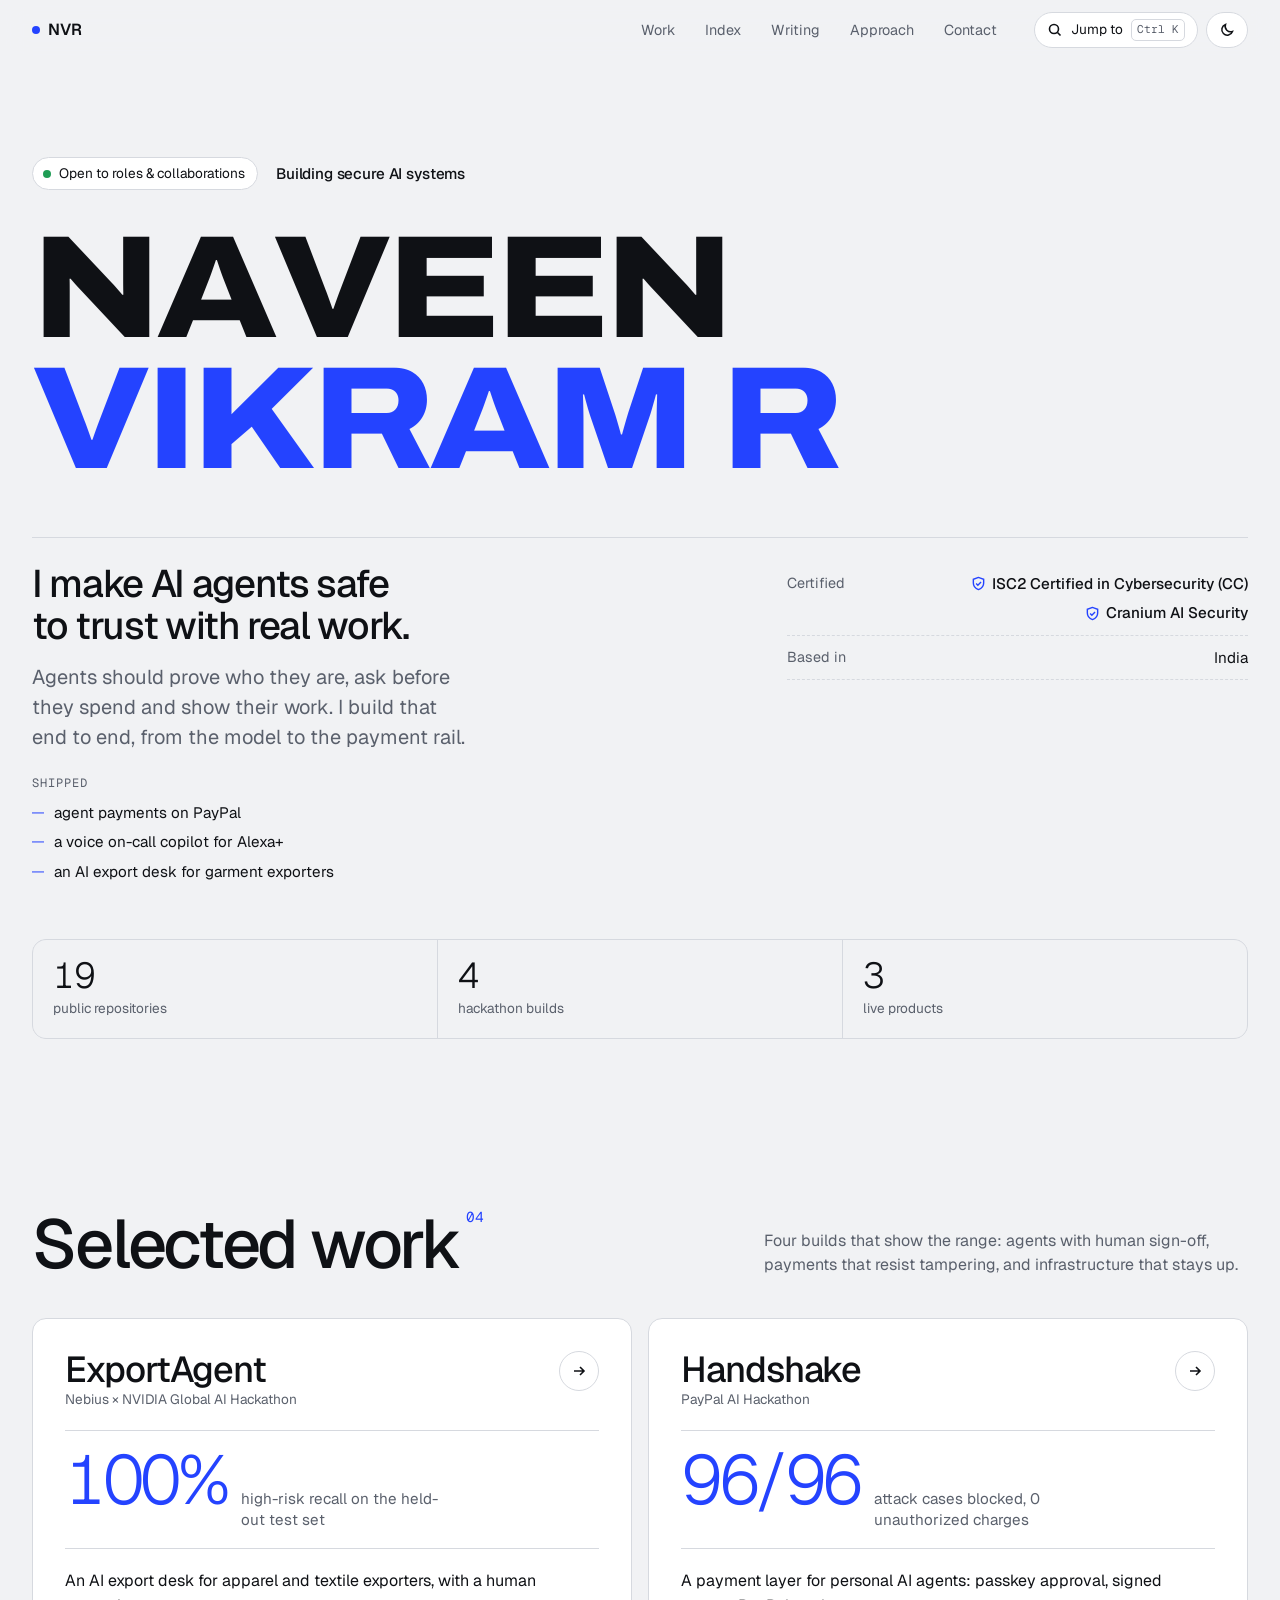
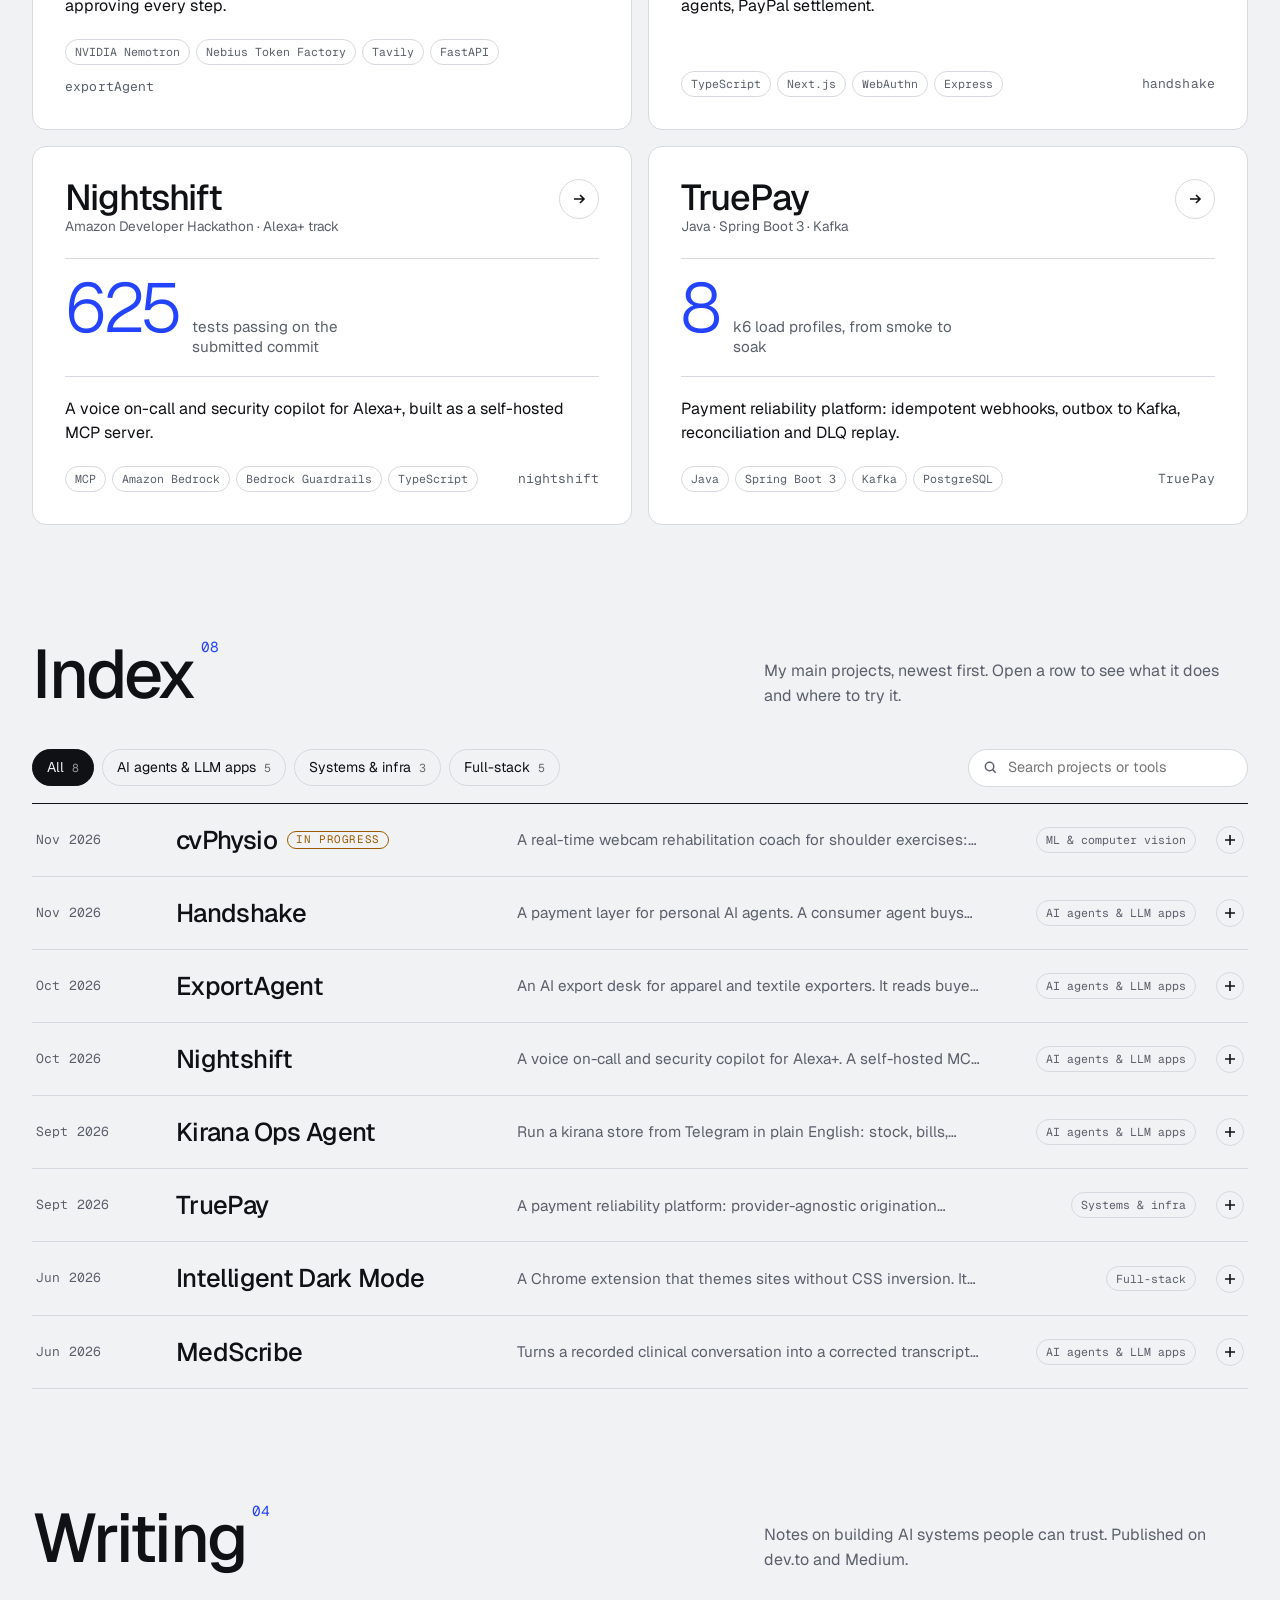
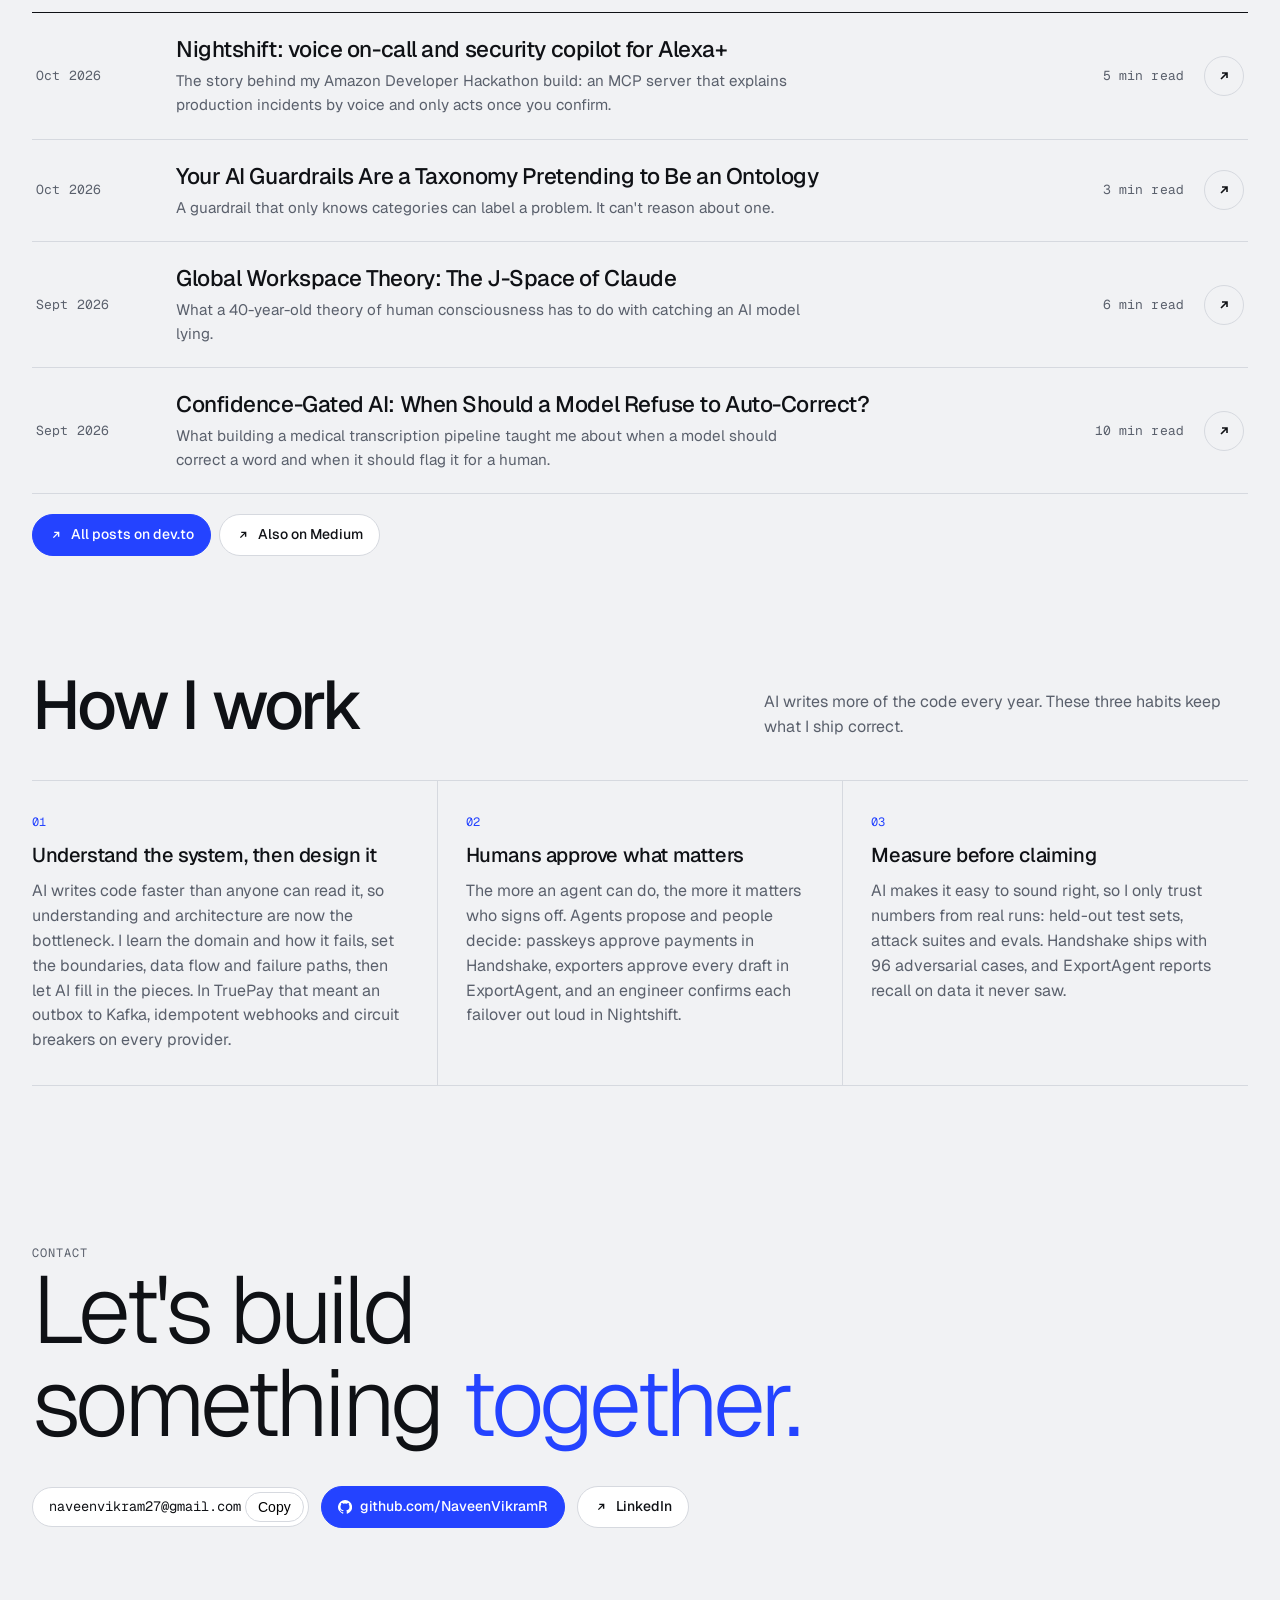
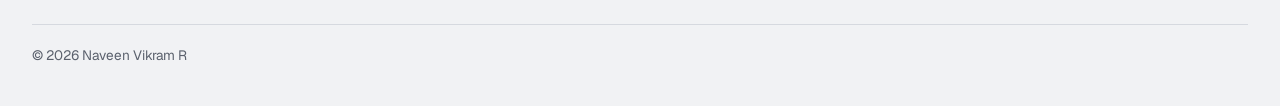
==== commit 8966abfd: "Add section tabs and a swipe row for featured work on phones Section links now show on every screen:" ====
--- a/index.html
+++ b/index.html
@@ -9,9 +9,17 @@
 <meta name="theme-color" content="#f1f2f4" media="(prefers-color-scheme: light)">
 <meta name="theme-color" content="#0d0f13" media="(prefers-color-scheme: dark)">
 <meta property="og:type" content="website">
-<meta property="og:title" content="Naveen Vikram R · AI Engineer">
-<meta property="og:description" content="Building secure AI systems. ISC2 Certified in Cybersecurity (CC).">
-<meta name="twitter:card" content="summary">
+<meta property="og:url" content="https://naveenvikramr.github.io/">
+<meta property="og:site_name" content="Naveen Vikram R">
+<meta property="og:title" content="Naveen Vikram R · Building secure AI systems">
+<meta property="og:description" content="I make AI agents safe to trust with real work. ISC2 Certified in Cybersecurity (CC).">
+<meta property="og:image" content="https://naveenvikramr.github.io/assets/og.png">
+<meta property="og:image:width" content="1200">
+<meta property="og:image:height" content="630">
+<meta property="og:image:alt" content="Naveen Vikram R. Building secure AI systems. ISC2 Certified in Cybersecurity (CC).">
+<meta name="twitter:card" content="summary_large_image">
+<meta name="twitter:image" content="https://naveenvikramr.github.io/assets/og.png">
+<link rel="canonical" href="https://naveenvikramr.github.io/">
 <link rel="icon" href="data:image/svg+xml,%3Csvg xmlns='http://www.w3.org/2000/svg' viewBox='0 0 32 32'%3E%3Crect width='32' height='32' rx='8' fill='%230f1115'/%3E%3Ccircle cx='23' cy='9' r='3.2' fill='%232443ff'/%3E%3Ctext x='6' y='24' font-family='Arial Black,Arial' font-weight='900' font-size='15' fill='%23fff'%3ENV%3C/text%3E%3C/svg%3E">
 <link rel="preconnect" href="https://fonts.googleapis.com">
 <link rel="preconnect" href="https://fonts.gstatic.com" crossorigin>
@@ -67,6 +75,7 @@
         <p class="section__note">Four builds that show the range: agents with human sign-off, payments that resist tampering, and infrastructure that stays up.</p>
       </div>
       <div class="featured" id="featured"></div>
+      <div class="swipe"><div class="dots" id="featured-dots" role="group" aria-label="Choose a project card"></div><span class="label" id="featured-pos">1 / 4 · swipe</span></div>
     </div>
   </section>
 
--- a/assets/styles.css
+++ b/assets/styles.css
@@ -119,7 +119,8 @@
   transition: border-color 0.3s var(--ease);
 }
 .bar.is-scrolled { border-bottom-color: var(--line); }
-.bar__inner { display: flex; align-items: center; gap: 16px; height: 60px; }
+.bar__inner { display: flex; flex-wrap: wrap; align-items: center; column-gap: 16px; row-gap: 0; }
+.logo, .bar__actions { height: 60px; }
 .logo {
   font-family: var(--font-body);
   font-weight: 600;
@@ -129,16 +130,29 @@
   display: inline-flex; align-items: center; gap: 8px;
 }
 .logo__dot { width: 8px; height: 8px; border-radius: 50%; background: var(--accent); }
-.nav { display: none; gap: 4px; margin-left: auto; }
+/* Section tabs: a swipeable row under the logo on phones, inline in the bar on laptops */
+.nav {
+  order: 3; flex: 1 0 100%; display: flex; gap: 6px;
+  overflow-x: auto; scrollbar-width: none; -webkit-overflow-scrolling: touch;
+  padding: 2px 0 12px; margin-top: -6px;
+  mask-image: linear-gradient(90deg, #000 85%, transparent);
+  -webkit-mask-image: linear-gradient(90deg, #000 85%, transparent);
+}
+.nav::-webkit-scrollbar { display: none; }
 .nav a {
   text-decoration: none; font-size: 0.9rem; color: var(--muted);
   padding: 6px 12px; border-radius: 999px;
   transition: color 0.2s, background-color 0.2s;
 }
-.nav a:hover, .nav a.is-active { color: var(--ink); background: var(--surface); }
-.bar__actions { display: flex; gap: 8px; margin-left: auto; }
+.nav a { flex: none; border: 1px solid var(--line); }
+.nav a:hover { color: var(--ink); background: var(--surface); }
+.nav a.is-active { color: var(--bg); background: var(--ink); border-color: var(--ink); }
+.bar__actions { display: flex; align-items: center; gap: 8px; margin-left: auto; }
 @media (min-width: 860px) {
-  .nav { display: flex; }
+  .bar__inner { flex-wrap: nowrap; }
+  .nav { order: 0; flex: none; margin: 0 0 0 auto; padding: 0; gap: 4px; overflow: visible; mask-image: none; -webkit-mask-image: none; }
+  .nav a { border-color: transparent; }
+  .nav a.is-active { color: var(--ink); background: var(--surface); border-color: var(--line); }
   .bar__actions { margin-left: 8px; }
 }
 .icon-btn {
@@ -231,7 +245,9 @@
 .stat__label { color: var(--muted); font-size: 0.85rem; }
 
 /* ── Sections ─────────────────────────────────────────────── */
-.section { padding-block: clamp(64px, 9vw, 120px) 0; scroll-margin-top: 64px; }
+.section, .contact, .hero { scroll-margin-top: 112px; }
+@media (min-width: 860px) { .section, .contact, .hero { scroll-margin-top: 68px; } }
+.section { padding-block: clamp(64px, 9vw, 120px) 0; }
 .section__head {
   display: flex; flex-wrap: wrap; align-items: end; justify-content: space-between;
   gap: 16px; margin-bottom: clamp(24px, 4vw, 40px);
@@ -251,6 +267,26 @@
 /* ── Featured ─────────────────────────────────────────────── */
 .featured { display: grid; gap: 16px; }
 @media (min-width: 860px) { .featured { grid-template-columns: 1fr 1fr; } }
+/* Phones: the four cards become one swipe row instead of a tall stack */
+@media (max-width: 859px) {
+  .featured {
+    grid-auto-flow: column; grid-auto-columns: min(86%, 440px);
+    overflow-x: auto; scroll-snap-type: x mandatory; overscroll-behavior-x: contain;
+    scrollbar-width: none; padding-bottom: 4px;
+  }
+  .featured::-webkit-scrollbar { display: none; }
+  .feature { scroll-snap-align: start; }
+  .feature:hover { transform: none; }
+}
+.swipe { display: flex; align-items: center; justify-content: space-between; gap: 12px; margin-top: 16px; }
+@media (min-width: 860px) { .swipe { display: none; } }
+.dots { display: flex; gap: 8px; }
+.dots button {
+  all: unset; cursor: pointer; width: 8px; height: 8px; border-radius: 999px; background: var(--line);
+  transition: width 0.3s var(--ease), background-color 0.3s;
+}
+.dots button[aria-current="true"] { width: 22px; background: var(--accent); }
+.dots button:focus-visible { outline: 2px solid var(--accent); outline-offset: 3px; }
 .feature {
   position: relative; display: flex; flex-direction: column; gap: 20px;
   padding: clamp(22px, 3vw, 32px);
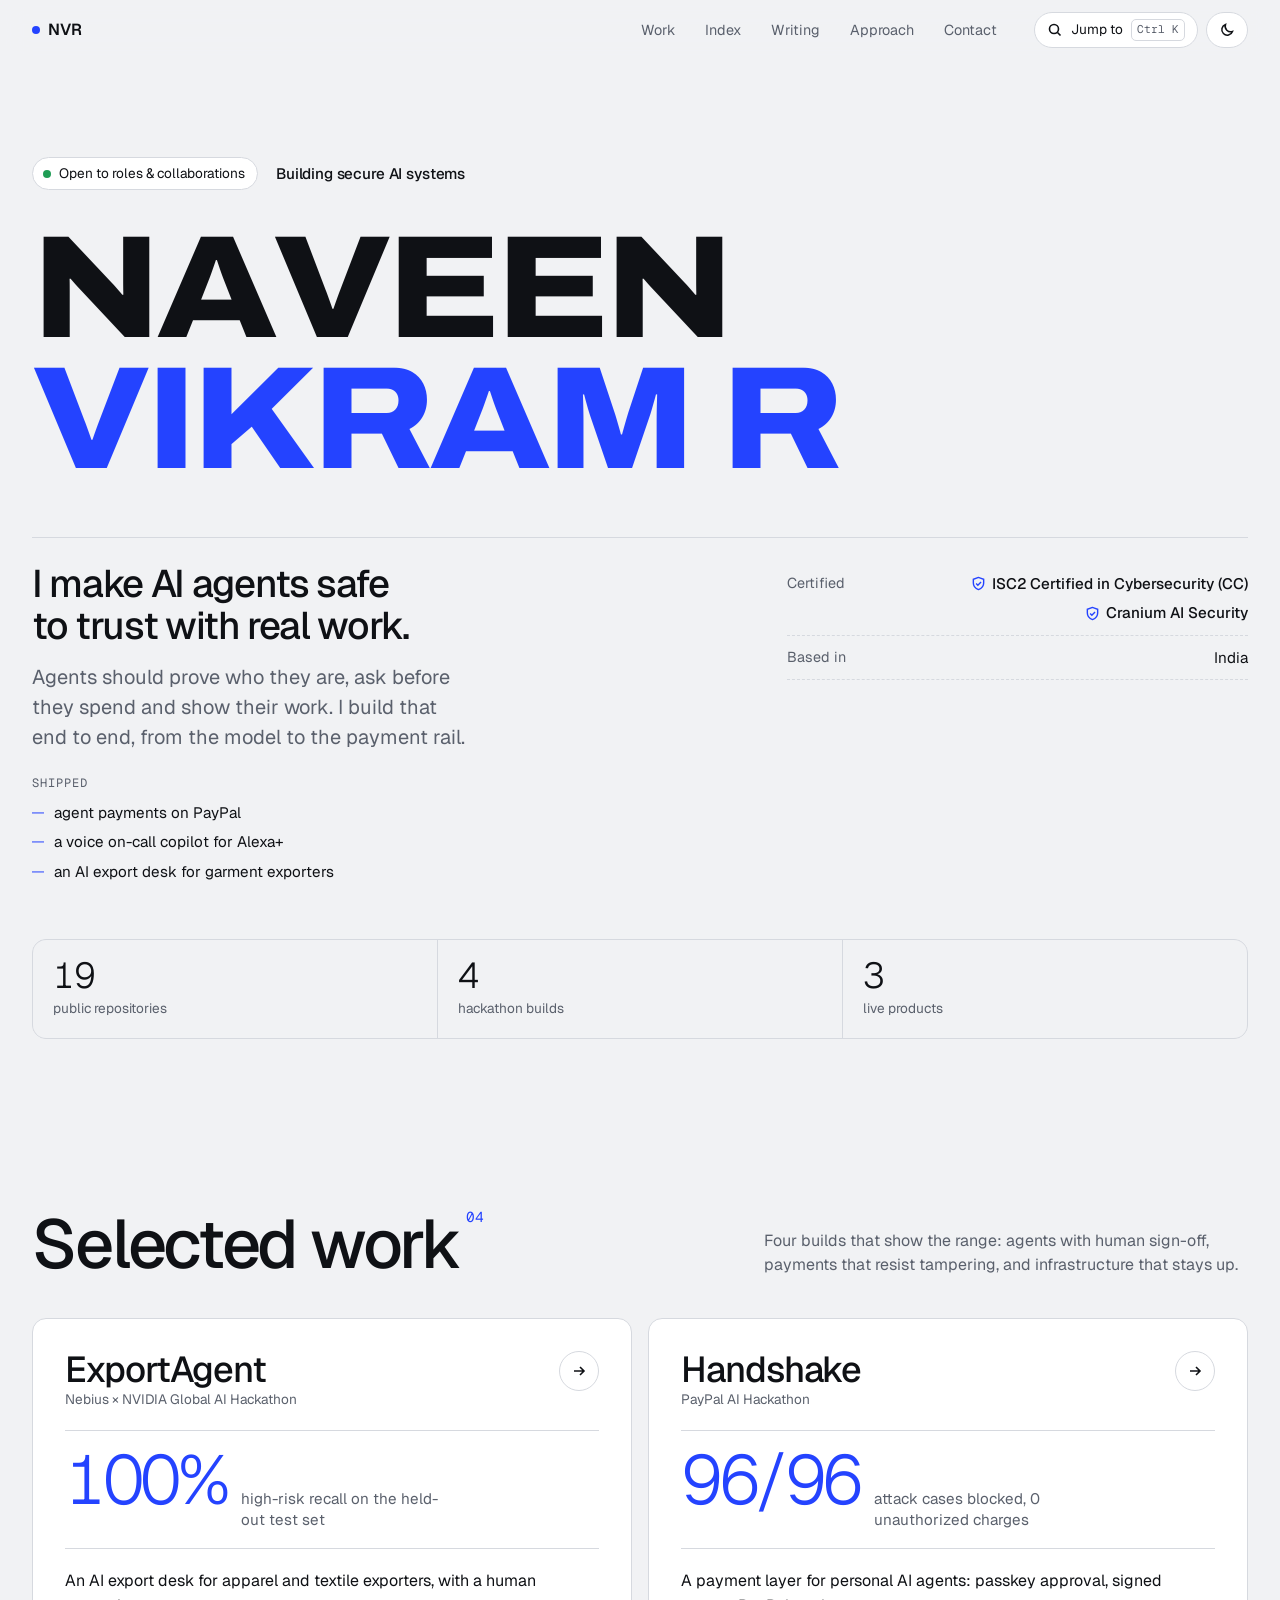
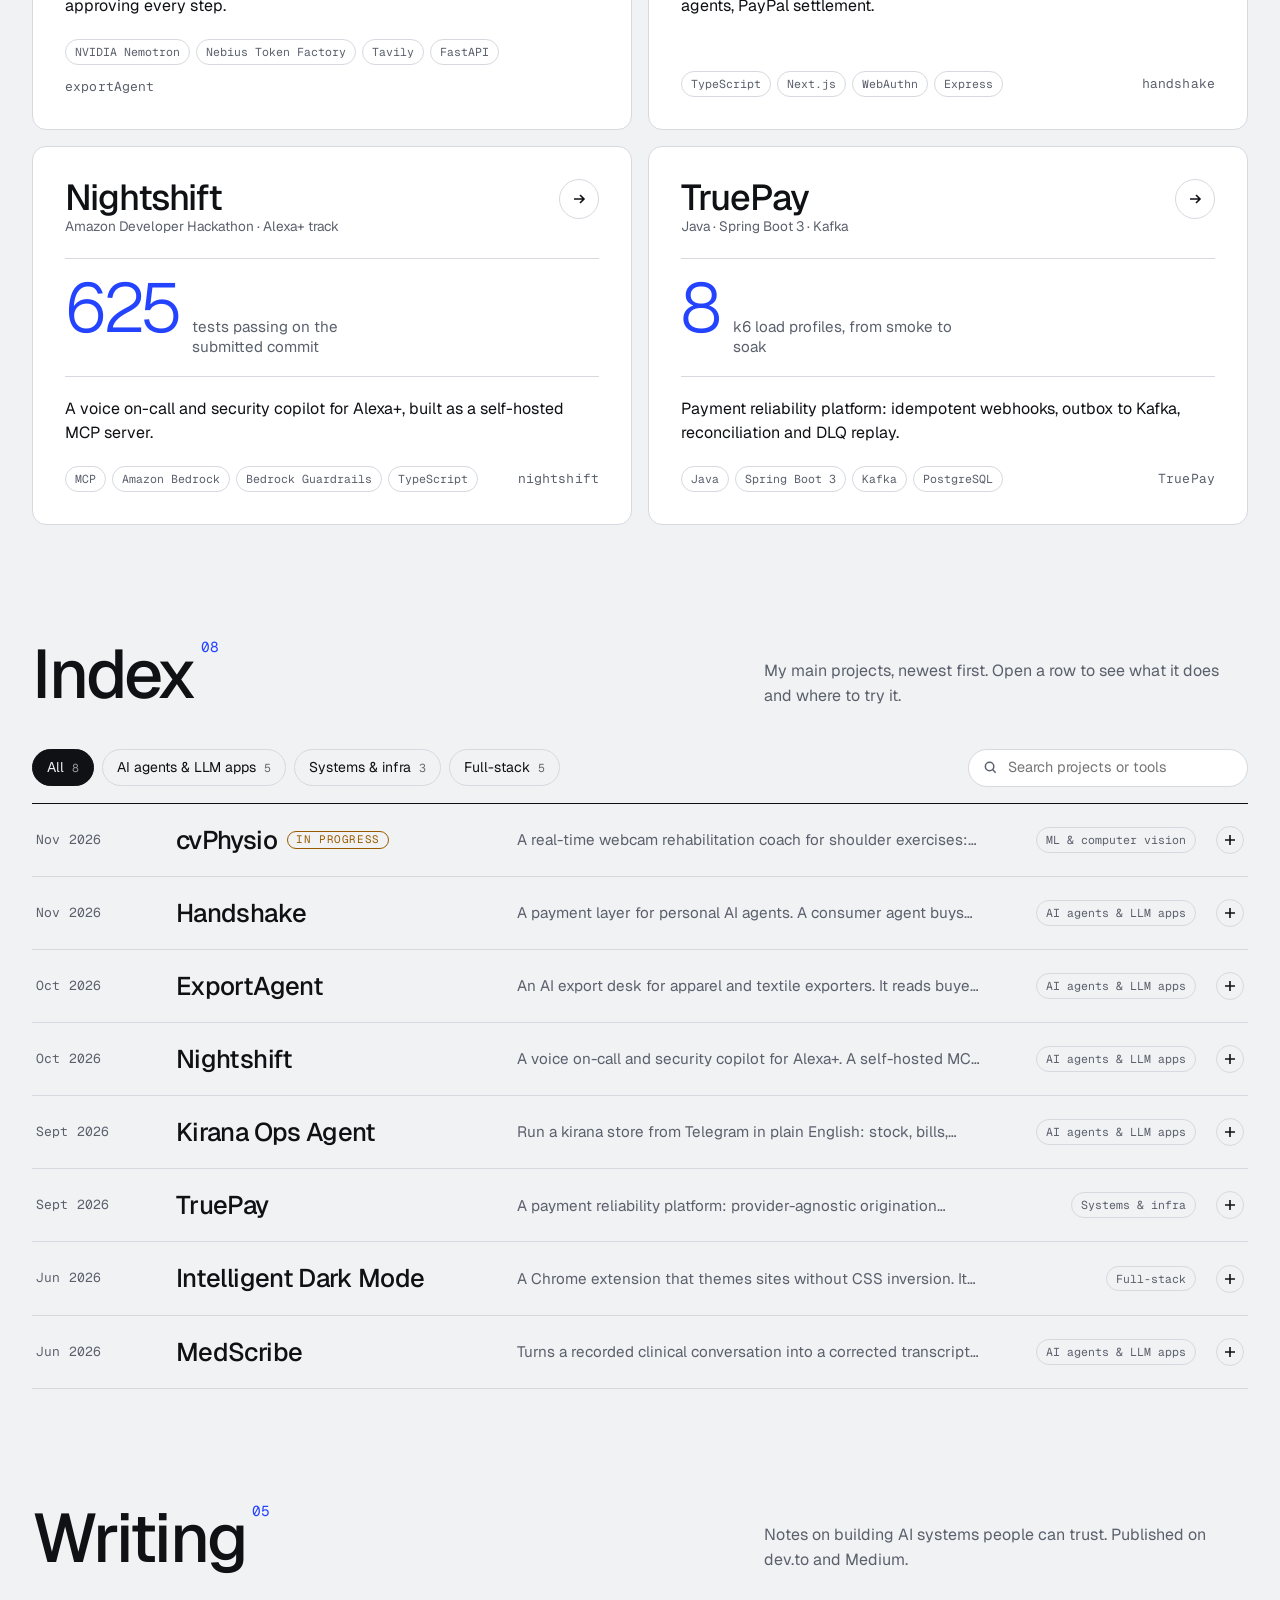
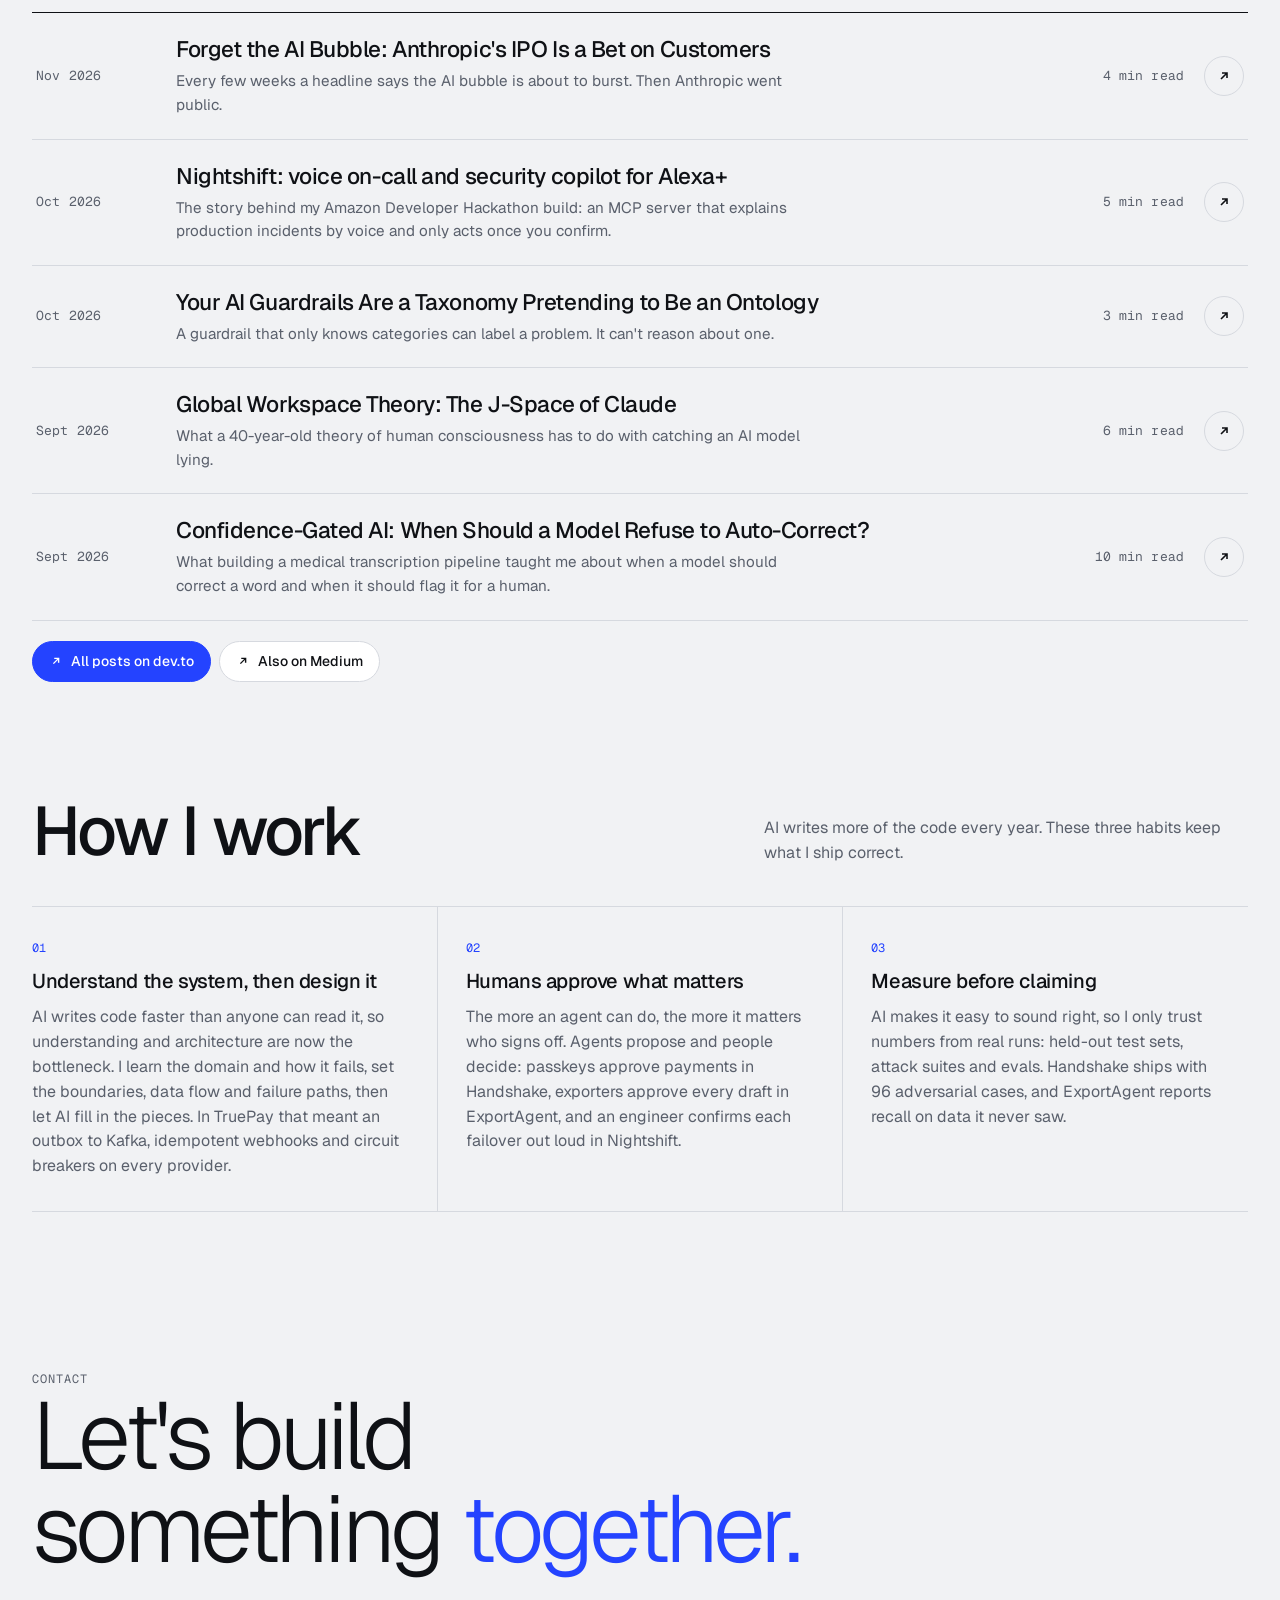
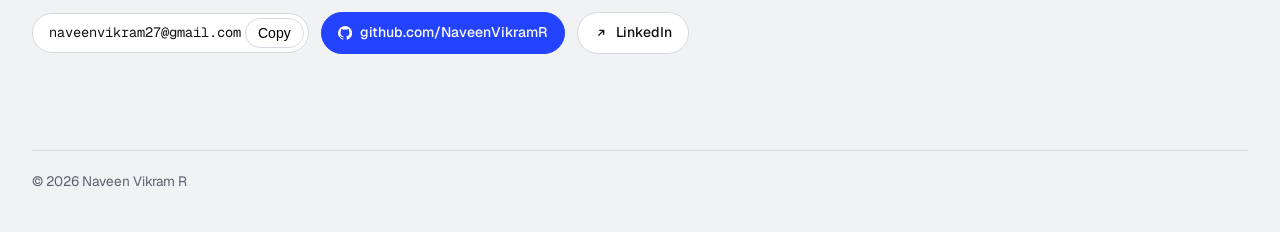
==== commit ad1ce029: "Add new post: Anthropic's IPO is a bet on customers Co-Authored-By: Claude Opus 5.5 <noreply@anthrop" ====
--- a/index.html
+++ b/index.html
@@ -24,7 +24,7 @@
 <link rel="preconnect" href="https://fonts.googleapis.com">
 <link rel="preconnect" href="https://fonts.gstatic.com" crossorigin>
 <link rel="stylesheet" href="https://fonts.googleapis.com/css2?family=Archivo:wdth,wght@100..112,800&family=Geist:wght@300..700&family=Geist+Mono:wght@400;500&display=swap">
-<link rel="stylesheet" href="assets/styles.css">
+<link rel="stylesheet" href="assets/styles.css?v=1aeddc59">
 </head>
 <body>
 <a class="skip" href="#main">Skip to content</a>
@@ -99,7 +99,7 @@
   <section class="section" id="writing">
     <div class="wrap">
       <div class="section__head">
-        <h2 class="section__title">Writing<sup id="writing-count">04</sup></h2>
+        <h2 class="section__title">Writing<sup id="writing-count">05</sup></h2>
         <p class="section__note" id="writing-note">Notes on building AI systems people can trust. Published on dev.to and Medium.</p>
       </div>
       <ul class="posts" id="posts"></ul>
@@ -142,7 +142,7 @@
 </div>
 <div class="toast" id="toast" role="status" aria-live="polite"></div>
 
-<script src="assets/data.js"></script>
-<script src="assets/app.js"></script>
+<script src="assets/data.js?v=5e49a4ed"></script>
+<script src="assets/app.js?v=cc823187"></script>
 </body>
 </html>
